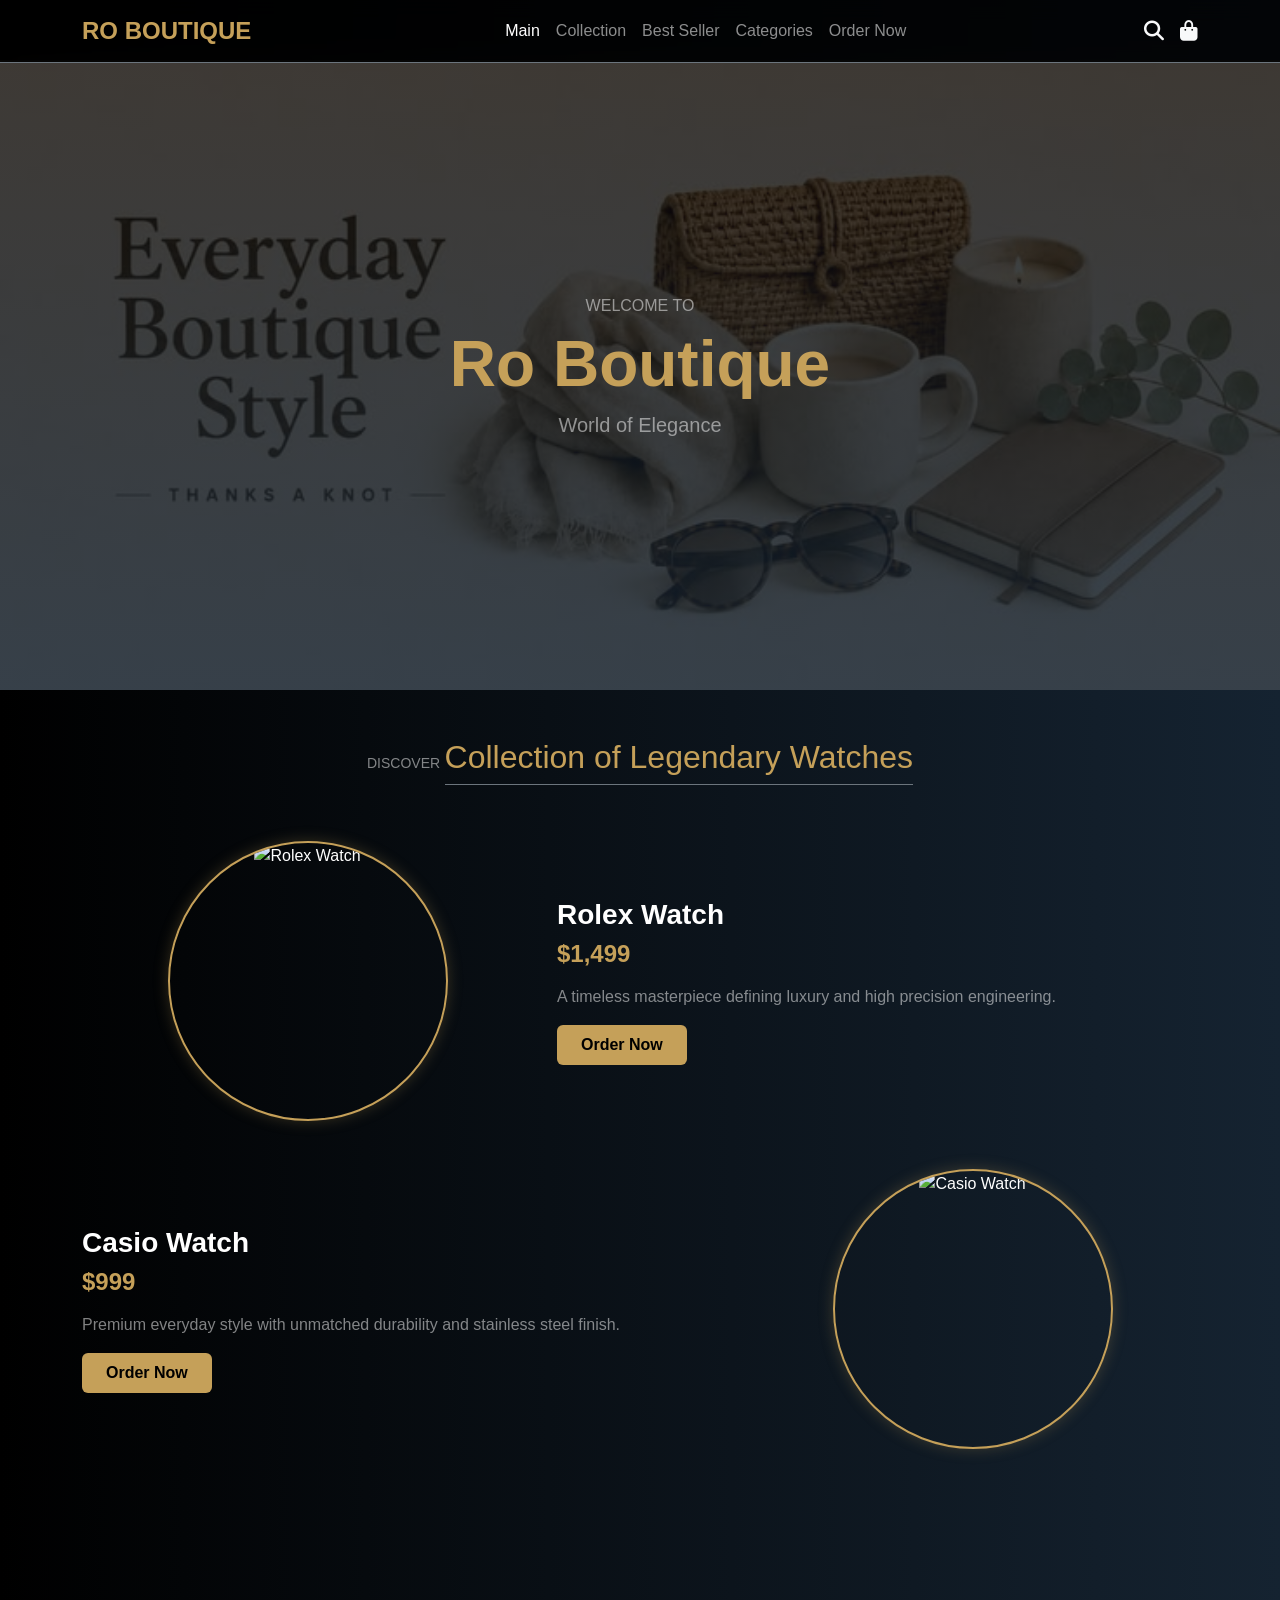
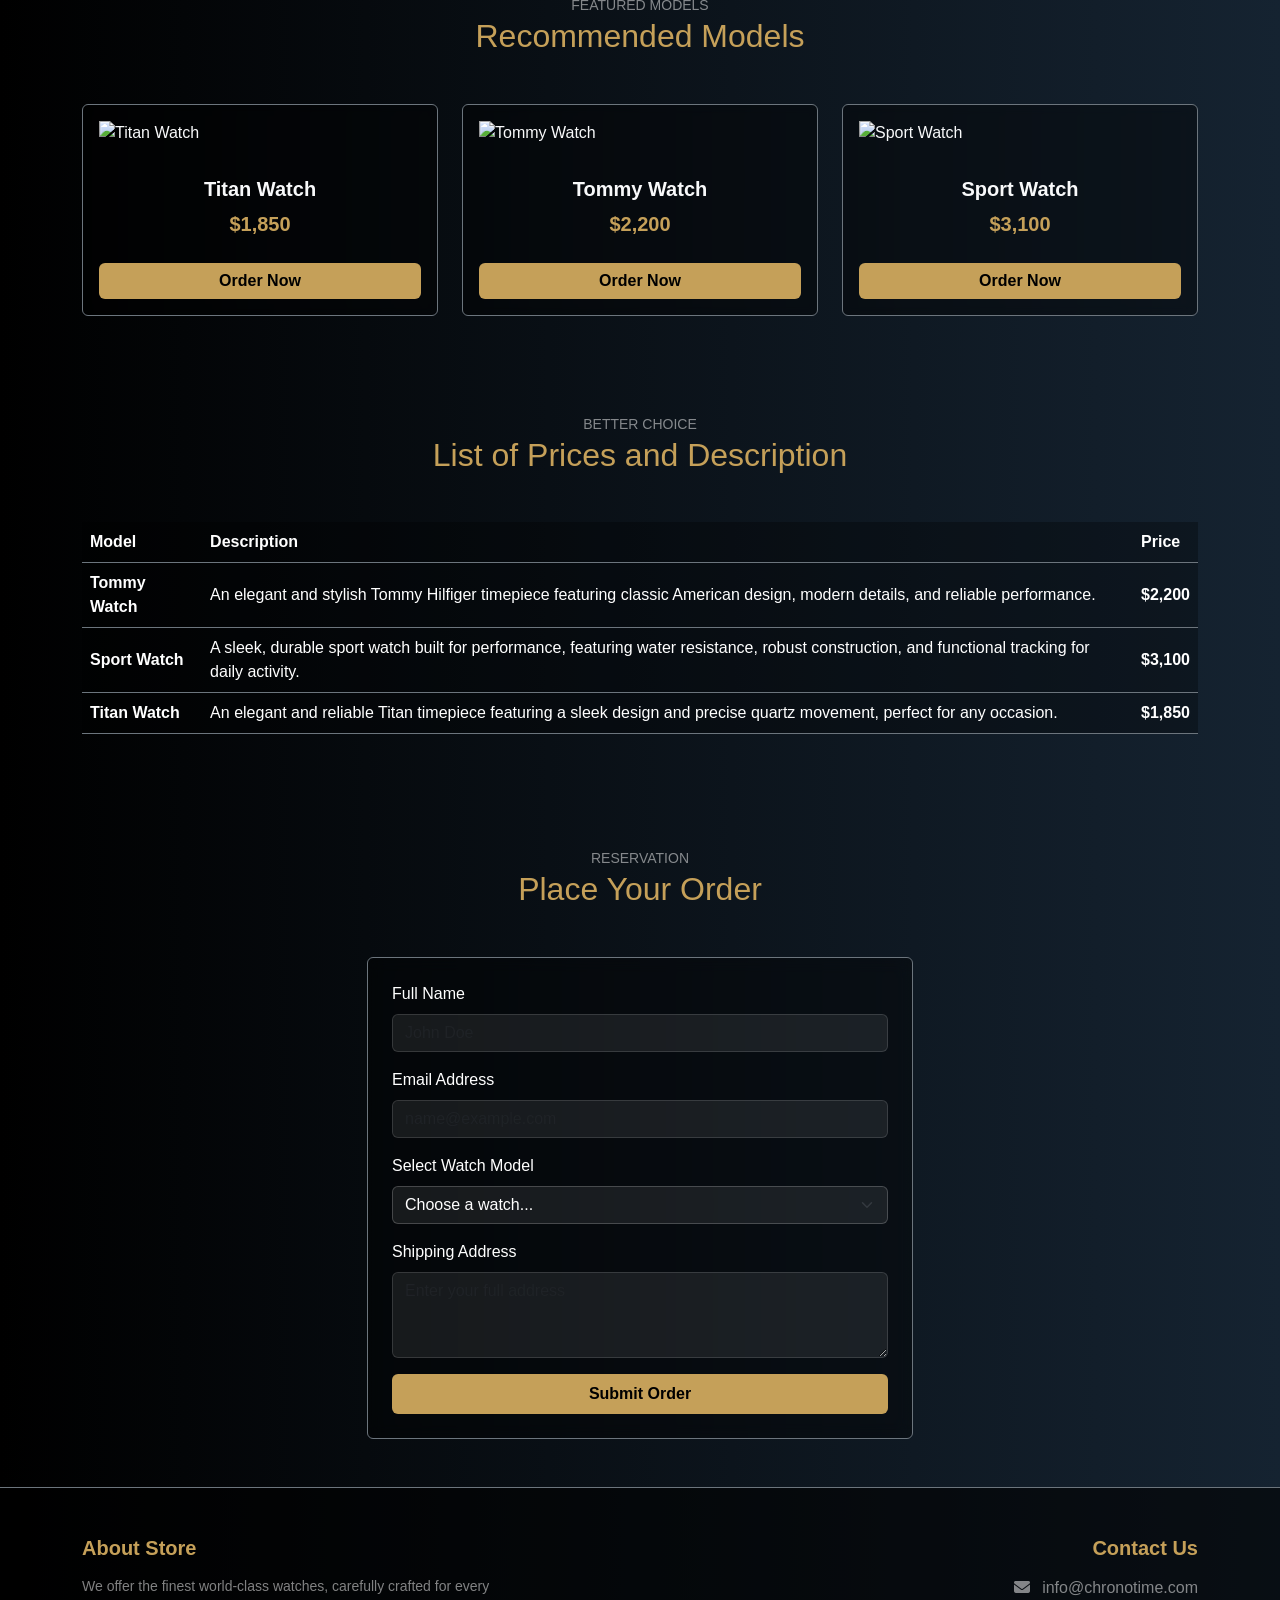
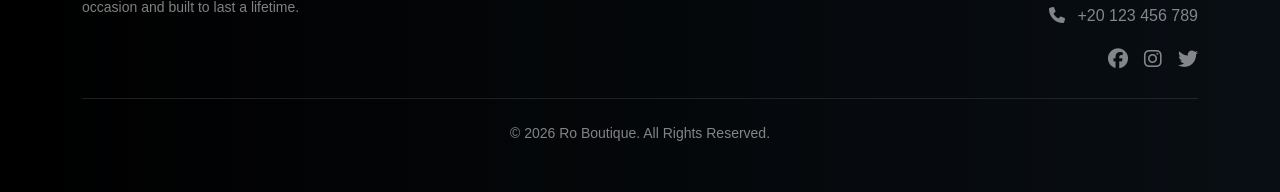
==== index.html @ 899bfe79 "Rename watches2.html to index.html" ====
<!DOCTYPE html>
<html lang="en" dir="ltr">
<head>
    <meta charset="UTF-8">
    <meta name="viewport" content="width=device-width, initial-scale=1.0">
    <title>Luxury Watches - Ro Boutique</title>
    <!-- Standard Bootstrap 5 CSS -->
    <link rel="stylesheet" href="https://cdn.jsdelivr.net/npm/bootstrap@5.3.2/dist/css/bootstrap.min.css">
    <!-- AOS Animation Library -->
    <link rel="stylesheet" href="https://unpkg.com/aos@next/dist/aos.css" />
    <!-- FontAwesome Icons -->
    <link rel="stylesheet" href="https://cdnjs.cloudflare.com/ajax/libs/font-awesome/6.4.0/css/all.min.css">
    <!-- Custom CSS -->
    <link rel="stylesheet" href="watches2.css">
</head>
<body>

    <!-- Navigation Bar -->
    <nav class="navbar navbar-expand-lg navbar-dark fixed-top py-2 border-bottom border-secondary">
        <div class="container">
            <a class="navbar-brand fw-bold text-uppercase fs-4 gold-text" href="#">Ro Boutique</a>
            <button class="navbar-toggler" type="button" data-bs-toggle="collapse" data-bs-target="#navbarNav">
                <span class="navbar-toggler-icon"></span>
            </button>
            <div class="collapse navbar-collapse" id="navbarNav">
                <ul class="navbar-nav mx-auto">
                    <li class="nav-item"><a class="nav-link active" href="#hero">Main</a></li>
                    <li class="nav-item"><a class="nav-link" href="#featured">Collection</a></li>
                    <li class="nav-item"><a class="nav-link" href="#models">Best Seller</a></li>
                    <li class="nav-item"><a class="nav-link" href="#catalog">Categories</a></li>
                    <li class="nav-item"><a class="nav-link" href="#order">Order Now</a></li>
                </ul>
                <div class="d-flex gap-3 align-items-center">
                    <a href="#" class="text-light fs-5"><i class="fa-solid fa-magnifying-glass"></i></a>
                    <a href="#" class="text-light fs-5"><i class="fa-solid fa-bag-shopping"></i></a>
                </div>
            </div>
        </div>
    </nav>

    <!-- Hero Section -->
    <section id="hero" class="hero-section d-flex align-items-center justify-content-center text-center">
        <div class="container" data-aos="fade-up" data-aos-duration="1000">
            <p class="text-uppercase tracking-wide text-white-50 mb-2">Welcome to</p>
            <h1 class="display-3 fw-bold gold-text">Ro Boutique</h1>
            <p class="lead text-white-50">World of Elegance</p>
        </div>
    </section>

    <!-- Section 1: Featured Collection -->
    <section id="featured" class="py-5">
        <div class="container">
            <div class="text-center mb-5" data-aos="fade-up">
                <span class="text-uppercase text-white-50 small">Discover</span>
                <h2 class="gold-text border-bottom border-secondary d-inline-block pb-2">Collection of Legendary Watches</h2>
            </div>

            <!-- Item 1 -->
            <div class="row align-items-center my-4" data-aos="fade-right">
                <div class="col-md-5 text-center">
                    <div class="img-circle-wrapper mx-auto">
                        <img src="D:\watches2\Rolex watch.jpg" alt="Rolex Watch" class="img-fluid watch-img">
                    </div>
                </div>
                <div class="col-md-7 mt-4 mt-md-0">
                    <h3 class="fw-bold">Rolex Watch</h3>
                    <h4 class="gold-text fw-bold mb-3">$1,499</h4>
                    <p class="text-white-50">A timeless masterpiece defining luxury and high precision engineering.</p>
                    <button class="btn btn-gold btn-order-trigger px-4 py-2" data-watch="Rolex Watch">Order Now</button>
                </div>
            </div> 

            <!-- Item 2 -->
            <div class="row align-items-center my-5 flex-md-row-reverse" data-aos="fade-left">
                <div class="col-md-5 text-center">
                    <div class="img-circle-wrapper mx-auto">
                        <img src="D:\watches2\Casio Edifice Blue Dial Watch 💙 _ Luxury Stainless Steel _ Premium Everyday.jpg" alt="Casio Watch" class="img-fluid watch-img">
                    </div>
                </div>
                <div class="col-md-7 mt-4 mt-md-0 text-md-start">
                    <h3 class="fw-bold">Casio Watch</h3>
                    <h4 class="gold-text fw-bold mb-3">$999</h4>
                    <p class="text-white-50">Premium everyday style with unmatched durability and stainless steel finish.</p>
                    <button class="btn btn-gold btn-order-trigger px-4 py-2" data-watch="Casio Watch">Order Now</button>
                </div>
            </div>
        </div>
    </section>

    <!-- Section 2: Cards Grid Section -->
    <section id="models" class="py-5">
        <div class="container">
            <div class="text-center mb-5" data-aos="fade-up">
                <span class="text-uppercase text-white-50 small">Featured Models</span>
                <h2 class="gold-text">Recommended Models</h2>
            </div>
            <div class="row g-4">
                <div class="col-md-4" data-aos="zoom-in" data-aos-delay="100">
                    <div class="card text-light border-secondary h-100 product-card">
                        <div class="card-img-container">
                            <img src="D:\watches2\Stylish Wrist Watch for Everyday Wear.jpg" class="card-img-top p-3" alt="Titan Watch">
                        </div>
                        <div class="card-body text-center d-flex flex-column justify-content-between">
                            <div>
                                <h5 class="card-title fw-bold">Titan Watch</h5>
                                <p class="gold-text fs-5 fw-bold">$1,850</p>
                            </div>
                            <button class="btn btn-gold w-100 mt-2 btn-order-trigger" data-watch="Titan Watch">Order Now</button>
                        </div>
                    </div>
                </div>
                <div class="col-md-4" data-aos="zoom-in" data-aos-delay="200">
                    <div class="card text-light border-secondary h-100 product-card">
                        <div class="card-img-container">
                            <img src="D:\watches2\Best Men's Quartz Watches for Modern Men.jpg" class="card-img-top p-3" alt="Tommy Watch">
                        </div>
                        <div class="card-body text-center d-flex flex-column justify-content-between">
                            <div>
                                <h5 class="card-title fw-bold">Tommy Watch</h5>
                                <p class="gold-text fs-5 fw-bold">$2,200</p>
                            </div>
                            <button class="btn btn-gold w-100 mt-2 btn-order-trigger" data-watch="Tommy Watch">Order Now</button>
                        </div>
                    </div>
                </div>
                <div class="col-md-4" data-aos="zoom-in" data-aos-delay="300">
                    <div class="card text-light border-secondary h-100 product-card">
                        <div class="card-img-container">
                            <img src="https://images.unsplash.com/photo-1614164185128-e4ec99c436d7?q=80&w=400" class="card-img-top p-3" alt="Sport Watch">
                        </div>
                        <div class="card-body text-center d-flex flex-column justify-content-between">
                            <div>
                                <h5 class="card-title fw-bold">Sport Watch</h5>
                                <p class="gold-text fs-5 fw-bold">$3,100</p>
                            </div>
                            <button class="btn btn-gold w-100 mt-2 btn-order-trigger" data-watch="Sport Watch">Order Now</button>
                        </div>
                    </div>
                </div>
            </div>
        </div>
    </section>

    <!-- Section 3: Table / Catalog -->
    <section id="catalog" class="py-5">
        <div class="container" data-aos="fade-up">
            <div class="text-center mb-5">
                <span class="text-uppercase text-white-50 small">Better Choice</span>
                <h2 class="gold-text">List of Prices and Description</h2>
            </div>
            <div class="table-responsive">
                <table class="table table-hover border-secondary align-middle custom-table">
                    <thead>
                        <tr class="gold-text">
                            <th>Model</th>
                            <th>Description</th>
                            <th>Price</th>
                        </tr>
                    </thead>
                    <tbody>
                        <tr>
                            <td class="fw-bold">Tommy Watch</td>
                            <td class="text-white-50">An elegant and stylish Tommy Hilfiger timepiece featuring classic American design, modern details, and reliable performance.</td>
                            <td class="gold-text fw-bold">$2,200</td>
                        </tr>
                        <tr>
                            <td class="fw-bold">Sport Watch</td>
                            <td class="text-white-50">A sleek, durable sport watch built for performance, featuring water resistance, robust construction, and functional tracking for daily activity.</td>
                            <td class="gold-text fw-bold">$3,100</td>
                        </tr>
                        <tr>
                            <td class="fw-bold">Titan Watch</td>
                            <td class="text-white-50">An elegant and reliable Titan timepiece featuring a sleek design and precise quartz movement, perfect for any occasion.</td>
                            <td class="gold-text fw-bold">$1,850</td>
                        </tr>
                    </tbody>
                </table>
            </div>
        </div>
    </section>

    <!-- Section 4: Order Form Section -->
    <section id="order" class="py-5">
        <div class="container" data-aos="fade-up">
            <div class="text-center mb-5">
                <span class="text-uppercase text-white-50 small">Reservation</span>
                <h2 class="gold-text">Place Your Order</h2>
            </div>
            <div class="row justify-content-center">
                <div class="col-md-8 col-lg-6">
                    <form id="orderForm" class="p-4 rounded border border-secondary style-form">
                        <div class="mb-3">
                            <label for="fullName" class="form-label">Full Name</label>
                            <input type="text" class="form-control custom-input" id="fullName" placeholder="John Doe" required>
                        </div>
                        <div class="mb-3">
                            <label for="email" class="form-label">Email Address</label>
                            <input type="email" class="form-control custom-input" id="email" placeholder="name@example.com" required>
                        </div>
                        <div class="mb-3">
                            <label for="watchSelect" class="form-label">Select Watch Model</label>
                            <select class="form-select custom-input" id="watchSelect" required>
                                <option value="" selected disabled>Choose a watch...</option>
                                <option value="Rolex Watch">Rolex Watch - $1,499</option>
                                <option value="Casio Watch">Casio Watch - $999</option>
                                <option value="Titan Watch">Titan Watch - $1,850</option>
                                <option value="Tommy Watch">Tommy Watch - $2,200</option>
                                <option value="Sport Watch">Sport Watch - $3,100</option>
                            </select>
                        </div>
                        <div class="mb-3">
                            <label for="address" class="form-label">Shipping Address</label>
                            <textarea class="form-control custom-input" id="address" rows="3" placeholder="Enter your full address" required></textarea>
                        </div>
                        <button type="submit" class="btn btn-gold w-100 py-2 fw-bold">Submit Order</button>
                    </form>
                </div>
            </div>
        </div>
    </section>

    <!-- Toast Notification (Bottom Right) -->
    <div class="toast-container position-fixed bottom-0 end-0 p-3" style="z-index: 1055;">
        <div id="orderToast" class="toast align-items-center text-white bg-dark border-gold" role="alert" aria-live="assertive" aria-atomic="true">
            <div class="d-flex">
                <div class="toast-body d-flex align-items-center gap-2">
                    <i class="fa-solid fa-circle-check text-success fs-5"></i>
                    <span id="toastMessage">Item added to your order!</span>
                </div>
                <button type="button" class="btn-close btn-close-white me-2 m-auto" data-bs-dismiss="toast" aria-label="Close"></button>
            </div>
        </div>
    </div>

    <!-- Footer -->
    <footer class="py-5 border-top border-secondary" style="background-color: rgba(0, 0, 0, 0.6);">
        <div class="container">
            <div class="row g-4">
                <div class="col-md-6">
                    <h5 class="gold-text fw-bold mb-3">About Store</h5>
                    <p class="text-white-50 small w-75">We offer the finest world-class watches, carefully crafted for every occasion and built to last a lifetime.</p>
                </div>
                <div class="col-md-6 text-md-end">
                    <h5 class="gold-text fw-bold mb-3">Contact Us</h5>
                    <p class="text-white-50 mb-1"><i class="fa-solid fa-envelope me-2"></i> info@chronotime.com</p>
                    <p class="text-white-50 mb-3"><i class="fa-solid fa-phone me-2"></i> +20 123 456 789</p>
                    <div class="d-flex justify-content-md-end gap-3 fs-5">
                        <a href="#" class="text-white-50"><i class="fa-brands fa-facebook"></i></a>
                        <a href="#" class="text-white-50"><i class="fa-brands fa-instagram"></i></a>
                        <a href="#" class="text-white-50"><i class="fa-brands fa-twitter"></i></a>
                    </div>
                </div>
            </div>
            <hr class="my-4 border-secondary">
            <div class="text-center text-white-50 small">
                <p class="mb-0">&copy; 2026 Ro Boutique. All Rights Reserved.</p>
            </div>
        </div>
    </footer>

    <!-- Bootstrap JS -->
    <script src="https://cdn.jsdelivr.net/npm/bootstrap@5.3.2/dist/js/bootstrap.bundle.min.js"></script>
    <!-- AOS JS -->
    <script src="https://unpkg.com/aos@next/dist/aos.js"></script>
    <script>
        // Init AOS Animations
        AOS.init({
            duration: 800,
            once: true
        });

        // Toast & Automatic Form Selection Script
        const toastElement = document.getElementById('orderToast');
        const toast = new bootstrap.Toast(toastElement);
        const toastMessage = document.getElementById('toastMessage');
        const watchSelect = document.getElementById('watchSelect');

        document.querySelectorAll('.btn-order-trigger').forEach(button => {
            button.addEventListener('click', function () {
                const watchName = this.getAttribute('data-watch');
                toastMessage.textContent = `Selected "${watchName}". Complete details below!`;
                toast.show();
                
                if(watchSelect) {
                    watchSelect.value = watchName;
                }

                // Smooth scroll to order form
                document.getElementById('order').scrollIntoView({ behavior: 'smooth' });
            });
        });

        // Form Submit Handler
        document.getElementById('orderForm').addEventListener('submit', function (e) {
            e.preventDefault();
            toastMessage.textContent = 'Thank you! Your order has been placed successfully.';
            toast.show();
            this.reset();
        });
    </script>
</body>
</html>
---- watches2.css ----
/* Color Palette & Font Setup */
:root {
    --gold-color: #c5a059;
    --gold-hover: #e0b86c;
    --dark-blue-bg: #152331;
}

/* Background Linear Gradient Fix */
body {
    background: #152331 !important;
    background: -webkit-linear-gradient(to right, #000000, #152331) !important;
    background: linear-gradient(to right, #000000, #152331) !important;
    font-family: 'Segoe UI', Tahoma, Geneva, Verdana, sans-serif;
    color: #ffffff !important;
    min-height: 100vh;
}

.gold-text {
    color: var(--gold-color) !important;
}

/* Navbar Style */
.navbar {
    background-color: rgba(0, 0, 0, 0.85) !important;
    backdrop-filter: blur(10px);
}

.navbar-nav .nav-link:hover {
    color: var(--gold-color) !important;
}

/* Hero Section */
.hero-section {
    height: 70vh;
    background: linear-gradient(rgba(0, 0, 0, 0.75), rgba(21, 35, 49, 0.85)), 
                url('Everyday Boutique Style header photo.jpg') center/cover no-repeat;
    margin-top: 60px;
}

/* Image Circular Styling */
.img-circle-wrapper {
    width: 280px;
    height: 280px;
    border-radius: 50%;
    overflow: hidden;
    border: 2px solid var(--gold-color);
    box-shadow: 0 0 15px rgba(197, 160, 89, 0.25);
    transition: transform 0.4s ease;
}

.watch-img {
    width: 100%;
    height: 100%;
    object-fit: cover;
    transition: transform 0.5s ease;
}

.img-circle-wrapper:hover .watch-img {
    transform: scale(1.1);
}

/* Product Cards & Hover Effects */
.product-card {
    background-color: rgba(0, 0, 0, 0.4) !important;
    backdrop-filter: blur(5px);
    transition: transform 0.4s cubic-bezier(0.175, 0.885, 0.32, 1.275), 
                box-shadow 0.4s ease, 
                border-color 0.4s ease;
    overflow: hidden;
}

.product-card:hover {
    transform: translateY(-10px) scale(1.02);
    box-shadow: 0 15px 30px rgba(197, 160, 89, 0.25);
    border-color: var(--gold-color) !important;
}

.card-img-container {
    overflow: hidden;
}

.product-card img {
    height: 220px;
    object-fit: contain;
    transition: transform 0.5s ease;
}

.product-card:hover img {
    transform: scale(1.1);
}

/* Gold Buttons Styling */
.btn-gold {
    background-color: var(--gold-color);
    color: #000;
    font-weight: 600;
    border: none;
    transition: all 0.3s ease;
}

.btn-gold:hover {
    background-color: var(--gold-hover);
    color: #000;
    box-shadow: 0 0 12px rgba(197, 160, 89, 0.4);
}

/* Tables Setup */
.custom-table {
    background-color: rgba(0, 0, 0, 0.3) !important;
    color: #fff !important;
}

.custom-table th, .custom-table td {
    background: transparent !important;
    color: #fff !important;
}

/* Order Form Styling */
.style-form {
    background-color: rgba(0, 0, 0, 0.4);
    backdrop-filter: blur(8px);
}

.custom-input {
    background-color: rgba(255, 255, 255, 0.08) !important;
    border: 1px solid rgba(255, 255, 255, 0.2) !important;
    color: #fff !important;
}

.custom-input:focus {
    border-color: var(--gold-color) !important;
    box-shadow: 0 0 8px rgba(197, 160, 89, 0.3) !important;
}

.custom-input option {
    background-color: #152331;
    color: #fff;
}

/* Toast Styling */
.border-gold {
    border: 1px solid var(--gold-color) !important;
}
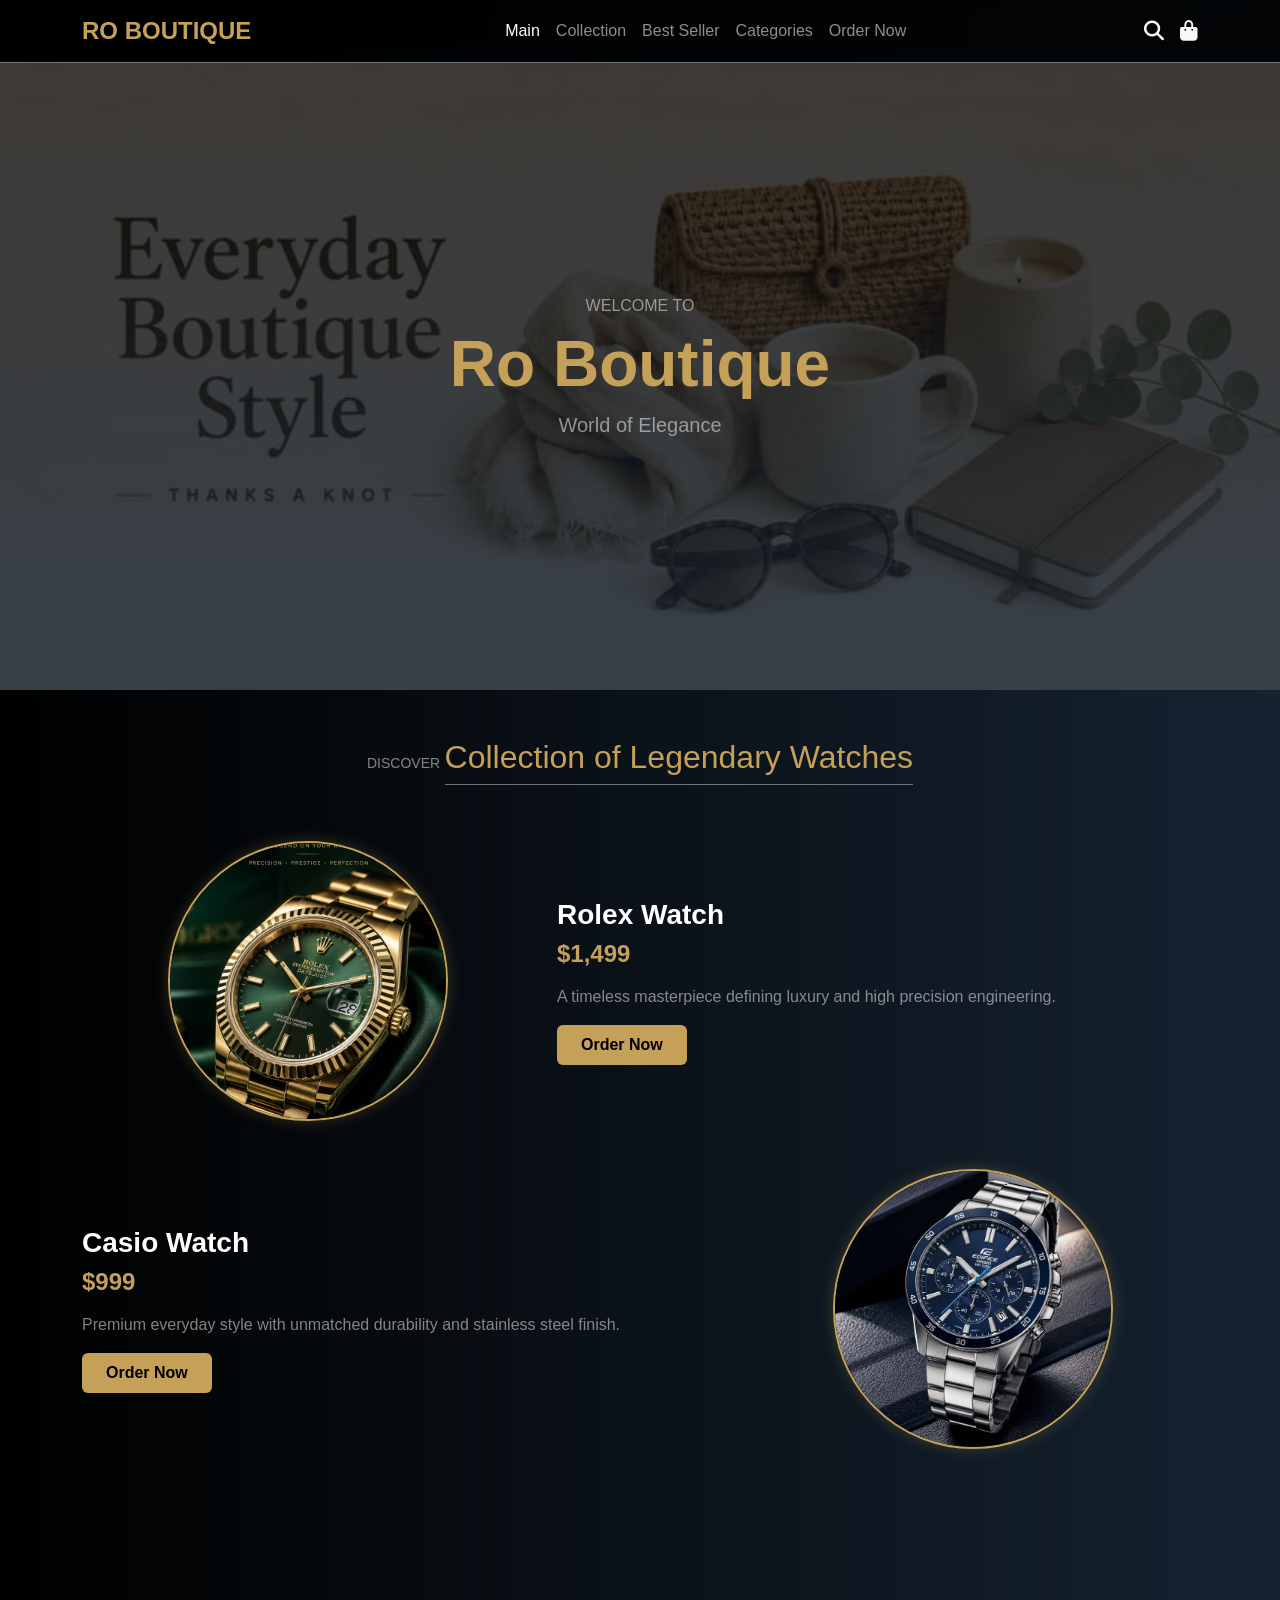
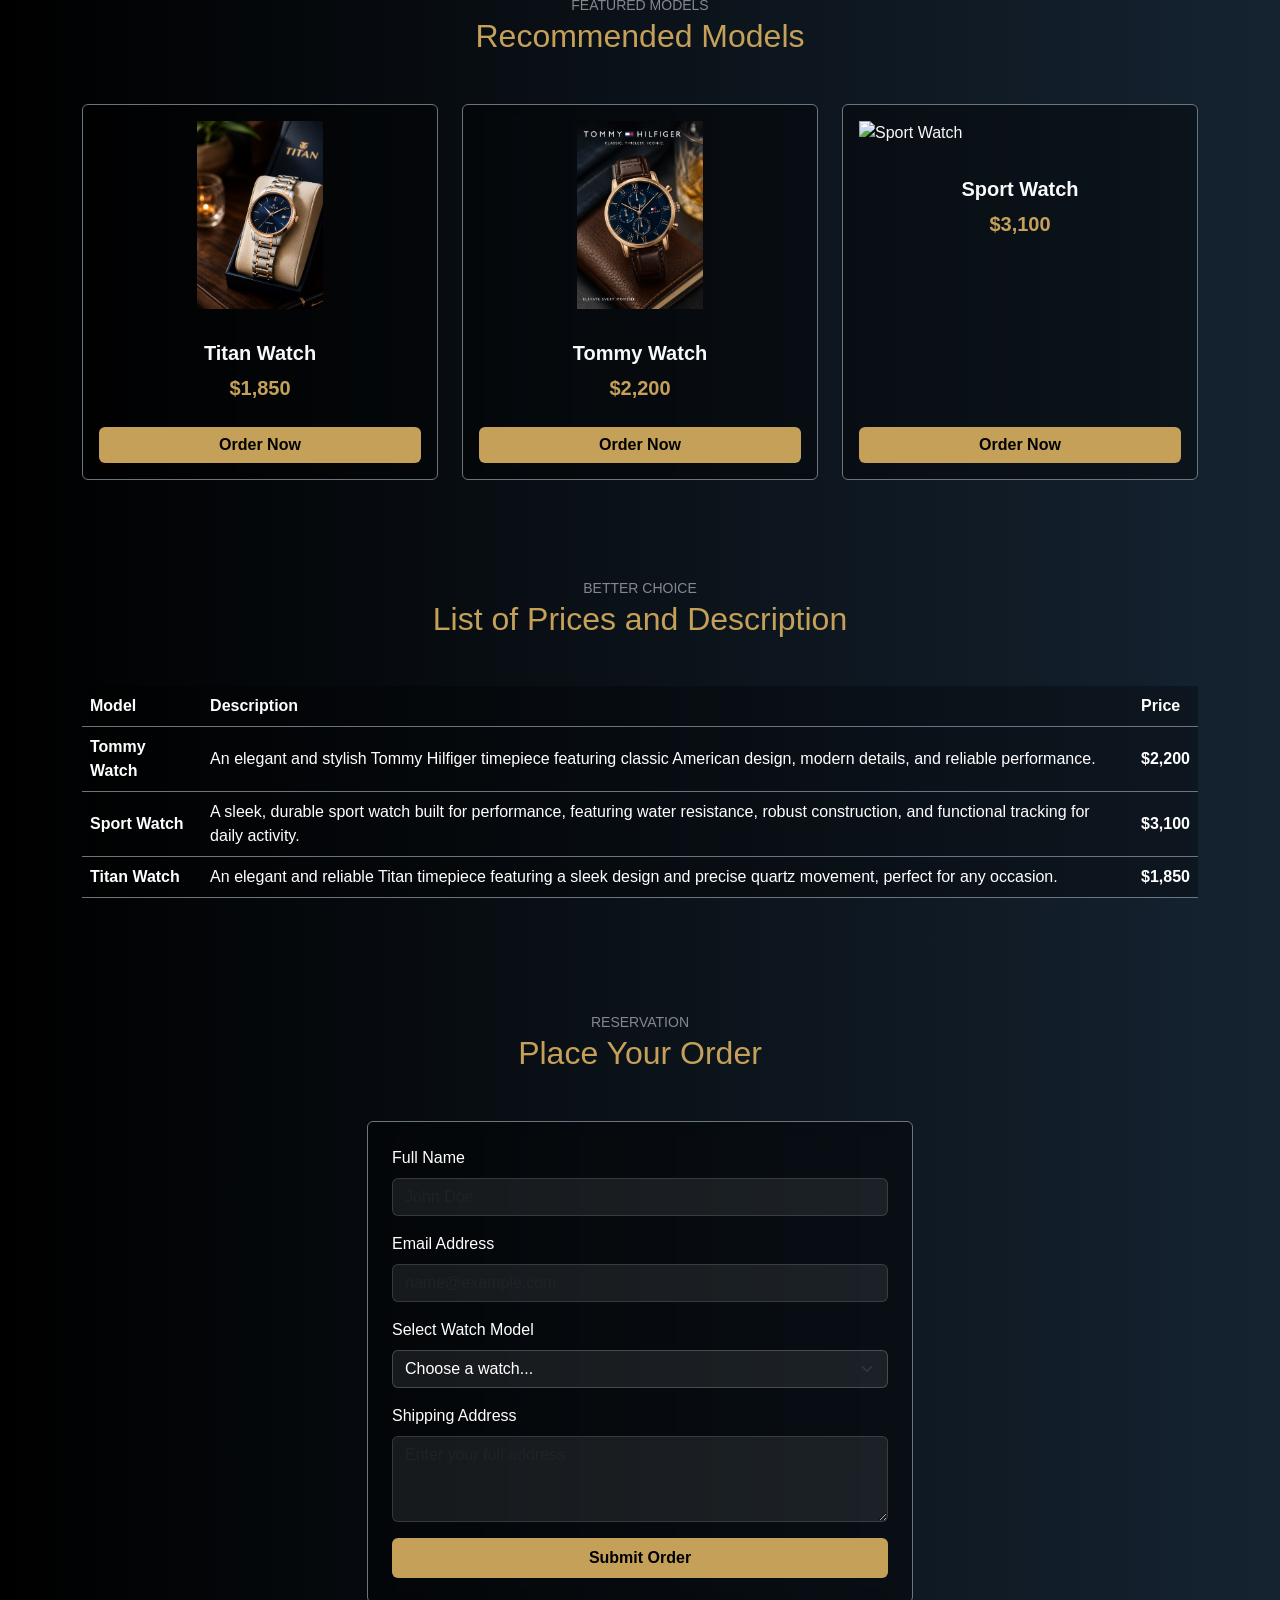
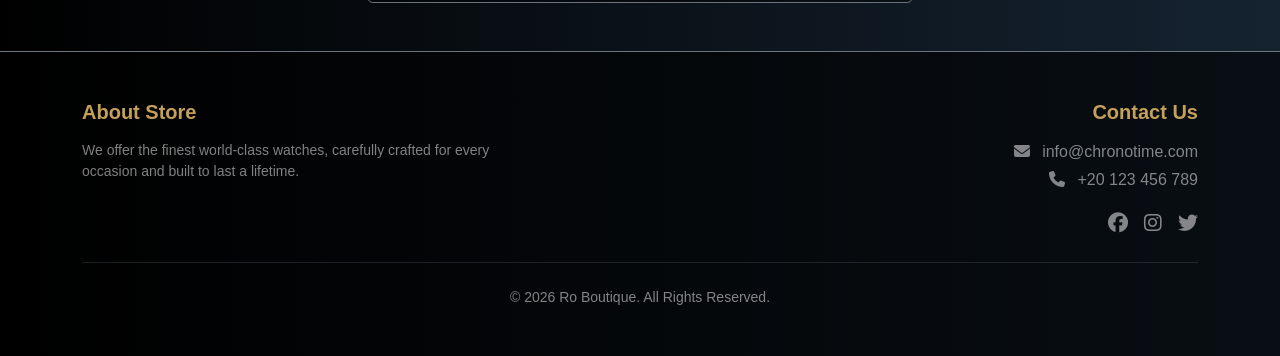
==== commit 86f12ea9: "Update index.html" ====
--- a/index.html
+++ b/index.html
@@ -59,7 +59,7 @@
             <div class="row align-items-center my-4" data-aos="fade-right">
                 <div class="col-md-5 text-center">
                     <div class="img-circle-wrapper mx-auto">
-                        <img src="D:\watches2\Rolex watch.jpg" alt="Rolex Watch" class="img-fluid watch-img">
+                        <img src="rolex.jpg" alt="Rolex Watch" class="img-fluid watch-img">
                     </div>
                 </div>
                 <div class="col-md-7 mt-4 mt-md-0">
@@ -74,7 +74,7 @@
             <div class="row align-items-center my-5 flex-md-row-reverse" data-aos="fade-left">
                 <div class="col-md-5 text-center">
                     <div class="img-circle-wrapper mx-auto">
-                        <img src="D:\watches2\Casio Edifice Blue Dial Watch 💙 _ Luxury Stainless Steel _ Premium Everyday.jpg" alt="Casio Watch" class="img-fluid watch-img">
+                        <img src="casio.jpg" alt="Casio Watch" class="img-fluid watch-img">
                     </div>
                 </div>
                 <div class="col-md-7 mt-4 mt-md-0 text-md-start">
@@ -98,7 +98,7 @@
                 <div class="col-md-4" data-aos="zoom-in" data-aos-delay="100">
                     <div class="card text-light border-secondary h-100 product-card">
                         <div class="card-img-container">
-                            <img src="D:\watches2\Stylish Wrist Watch for Everyday Wear.jpg" class="card-img-top p-3" alt="Titan Watch">
+                            <img src="titan.jpg" class="card-img-top p-3" alt="Titan Watch">
                         </div>
                         <div class="card-body text-center d-flex flex-column justify-content-between">
                             <div>
@@ -112,7 +112,7 @@
                 <div class="col-md-4" data-aos="zoom-in" data-aos-delay="200">
                     <div class="card text-light border-secondary h-100 product-card">
                         <div class="card-img-container">
-                            <img src="D:\watches2\Best Men's Quartz Watches for Modern Men.jpg" class="card-img-top p-3" alt="Tommy Watch">
+                            <img src="tommy.jpg" class="card-img-top p-3" alt="Tommy Watch">
                         </div>
                         <div class="card-body text-center d-flex flex-column justify-content-between">
                             <div>
